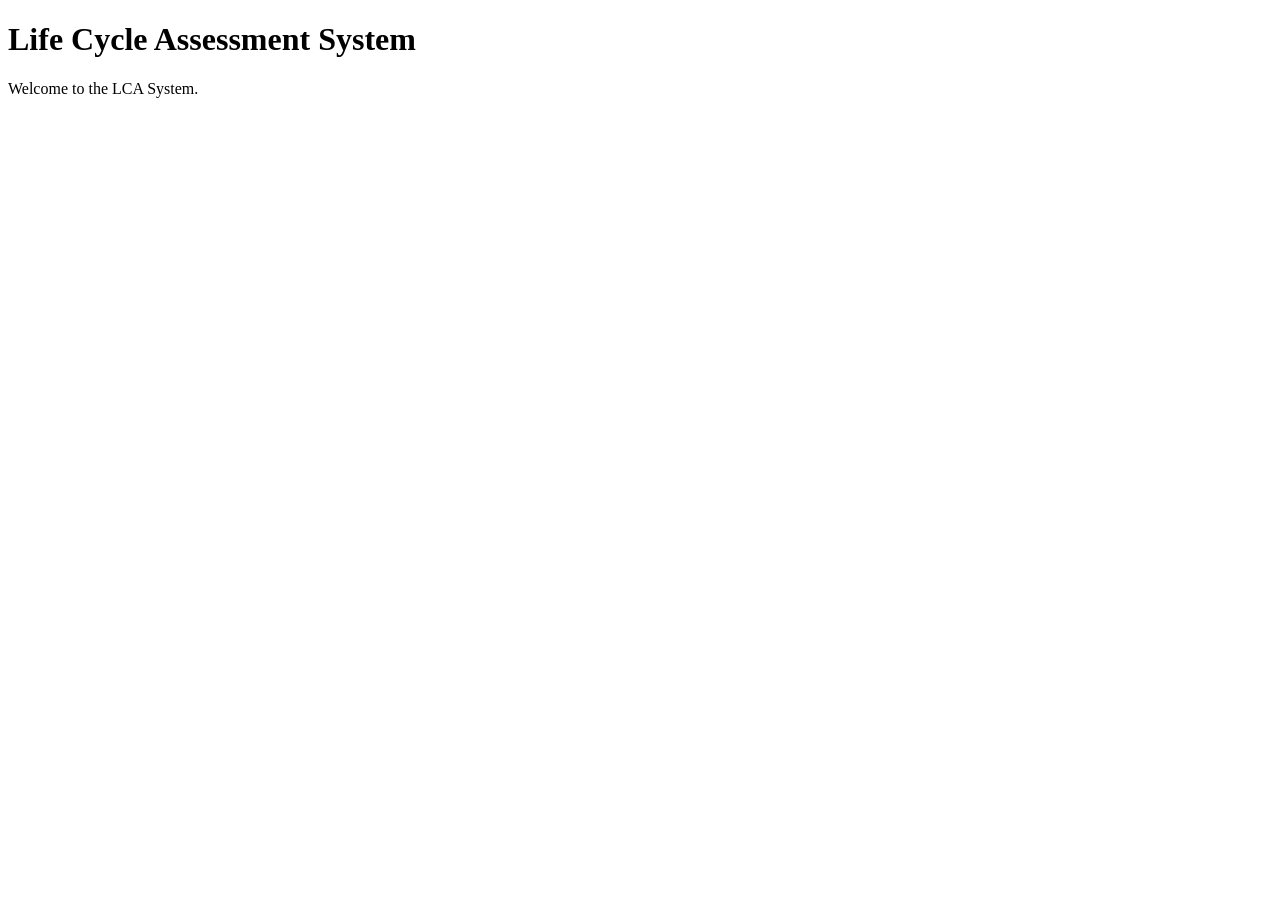
==== index.html @ cf0b222d "initial LCA frontend project" ====
<!DOCTYPE html>
<html lang="en">
<head>
    <meta charset="UTF-8">
    <meta name="viewport" content="width=device-width, initial-scale=1.0">
    <title>LCA System</title>
</head>

<body>

    <h1>Life Cycle Assessment System</h1>

    <p>
        Welcome to the LCA System.
    </p>

</body>
</html>
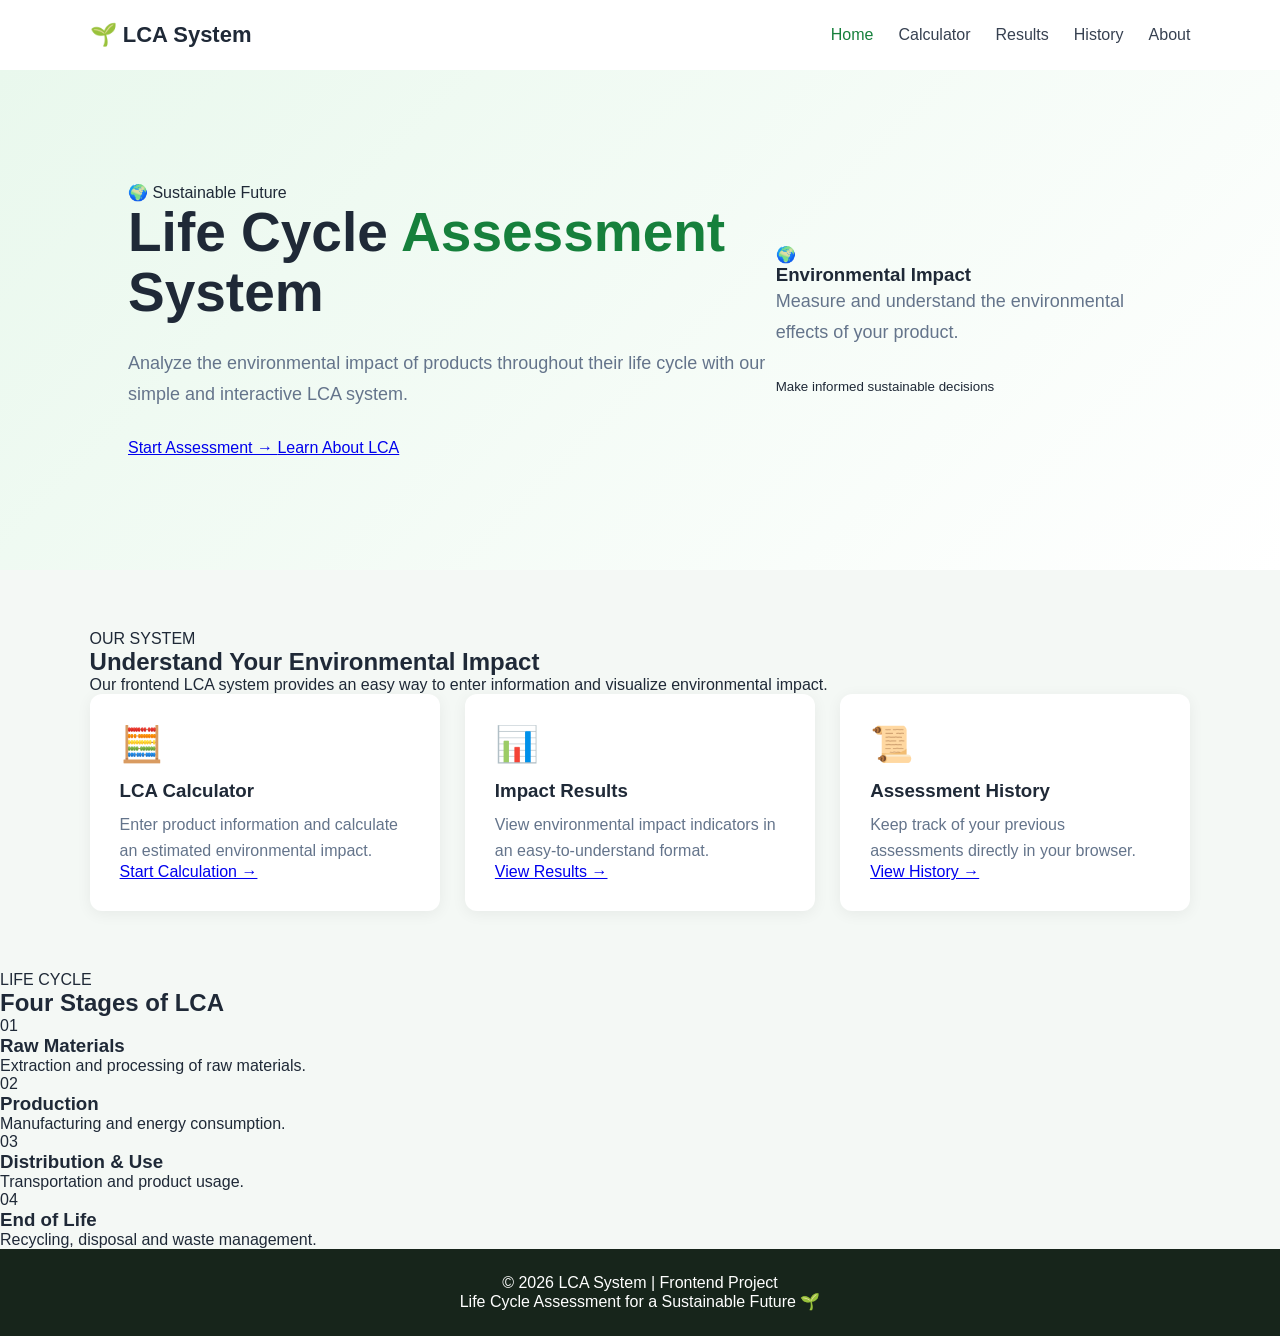
==== commit 6ca03796: "LCA calculator and results page" ====
--- a/index.html
+++ b/index.html
@@ -3,16 +3,254 @@
 <head>
     <meta charset="UTF-8">
     <meta name="viewport" content="width=device-width, initial-scale=1.0">
-    <title>LCA System</title>
+
+    <title>LCA System | Life Cycle Assessment</title>
+
+    <link rel="stylesheet" href="css/style.css">
 </head>
 
 <body>
 
-    <h1>Life Cycle Assessment System</h1>
-
-    <p>
-        Welcome to the LCA System.
-    </p>
+    <!-- Navigation -->
+    <header class="navbar">
+
+        <div class="logo">
+            🌱 LCA System
+        </div>
+
+        <nav>
+            <a href="index.html" class="active">Home</a>
+            <a href="calculator.html">Calculator</a>
+            <a href="results.html">Results</a>
+            <a href="history.html">History</a>
+            <a href="about.html">About</a>
+        </nav>
+
+    </header>
+
+
+    <!-- Hero Section -->
+    <main>
+
+        <section class="hero">
+
+            <div class="hero-content">
+
+                <span class="badge">
+                    🌍 Sustainable Future
+                </span>
+
+                <h1>
+                    Life Cycle
+                    <span>Assessment</span>
+                    System
+                </h1>
+
+                <p>
+                    Analyze the environmental impact of products
+                    throughout their life cycle with our simple
+                    and interactive LCA system.
+                </p>
+
+                <div class="hero-buttons">
+
+                    <a href="calculator.html" class="btn primary">
+                        Start Assessment →
+                    </a>
+
+                    <a href="about.html" class="btn secondary">
+                        Learn About LCA
+                    </a>
+
+                </div>
+
+            </div>
+
+
+            <div class="hero-card">
+
+                <div class="earth-icon">
+                    🌍
+                </div>
+
+                <h3>Environmental Impact</h3>
+
+                <p>
+                    Measure and understand the environmental
+                    effects of your product.
+                </p>
+
+                <div class="impact-bar">
+                    <div></div>
+                </div>
+
+                <small>
+                    Make informed sustainable decisions
+                </small>
+
+            </div>
+
+        </section>
+
+
+        <!-- Features -->
+        <section class="features">
+
+            <div class="section-title">
+                <span>OUR SYSTEM</span>
+
+                <h2>
+                    Understand Your Environmental Impact
+                </h2>
+
+                <p>
+                    Our frontend LCA system provides an easy way
+                    to enter information and visualize environmental
+                    impact.
+                </p>
+            </div>
+
+
+            <div class="feature-grid">
+
+                <div class="feature-card">
+
+                    <div class="feature-icon">
+                        🧮
+                    </div>
+
+                    <h3>LCA Calculator</h3>
+
+                    <p>
+                        Enter product information and calculate
+                        an estimated environmental impact.
+                    </p>
+
+                    <a href="calculator.html">
+                        Start Calculation →
+                    </a>
+
+                </div>
+
+
+                <div class="feature-card">
+
+                    <div class="feature-icon">
+                        📊
+                    </div>
+
+                    <h3>Impact Results</h3>
+
+                    <p>
+                        View environmental impact indicators
+                        in an easy-to-understand format.
+                    </p>
+
+                    <a href="results.html">
+                        View Results →
+                    </a>
+
+                </div>
+
+
+                <div class="feature-card">
+
+                    <div class="feature-icon">
+                        📜
+                    </div>
+
+                    <h3>Assessment History</h3>
+
+                    <p>
+                        Keep track of your previous assessments
+                        directly in your browser.
+                    </p>
+
+                    <a href="history.html">
+                        View History →
+                    </a>
+
+                </div>
+
+            </div>
+
+        </section>
+
+
+        <!-- LCA Stages -->
+        <section class="stages">
+
+            <div class="section-title">
+
+                <span>LIFE CYCLE</span>
+
+                <h2>
+                    Four Stages of LCA
+                </h2>
+
+            </div>
+
+
+            <div class="stage-grid">
+
+                <div class="stage">
+                    <div>01</div>
+                    <h3>Raw Materials</h3>
+                    <p>
+                        Extraction and processing of
+                        raw materials.
+                    </p>
+                </div>
+
+                <div class="stage">
+                    <div>02</div>
+                    <h3>Production</h3>
+                    <p>
+                        Manufacturing and energy
+                        consumption.
+                    </p>
+                </div>
+
+                <div class="stage">
+                    <div>03</div>
+                    <h3>Distribution & Use</h3>
+                    <p>
+                        Transportation and product
+                        usage.
+                    </p>
+                </div>
+
+                <div class="stage">
+                    <div>04</div>
+                    <h3>End of Life</h3>
+                    <p>
+                        Recycling, disposal and
+                        waste management.
+                    </p>
+                </div>
+
+            </div>
+
+        </section>
+
+    </main>
+
+
+    <!-- Footer -->
+    <footer>
+
+        <p>
+            © 2026 LCA System | Frontend Project
+        </p>
+
+        <p>
+            Life Cycle Assessment for a Sustainable Future 🌱
+        </p>
+
+    </footer>
+
+
+    <script src="js/script.js"></script>
 
 </body>
 </html>
--- a/css/style.css
+++ b/css/style.css
@@ -0,0 +1,304 @@
+* {
+    margin: 0;
+    padding: 0;
+    box-sizing: border-box;
+}
+
+body {
+    font-family: Arial, sans-serif;
+    background: #f4f8f5;
+    color: #1f2937;
+}
+
+
+/* =========================
+   NAVIGATION
+========================= */
+
+.navbar {
+    min-height: 70px;
+    background: white;
+
+    display: flex;
+    align-items: center;
+    justify-content: space-between;
+
+    padding: 15px 7%;
+
+    box-shadow: 0 2px 10px rgba(0, 0, 0, 0.05);
+}
+
+.logo {
+    font-size: 22px;
+    font-weight: bold;
+}
+
+.navbar nav {
+    display: flex;
+    gap: 25px;
+}
+
+.navbar a {
+    text-decoration: none;
+    color: #374151;
+    font-weight: 500;
+}
+
+.navbar a:hover,
+.navbar a.active {
+    color: #16803c;
+}
+
+
+/* =========================
+   HERO
+========================= */
+
+.hero {
+    min-height: 500px;
+
+    display: flex;
+    align-items: center;
+
+    padding: 70px 10%;
+
+    background: linear-gradient(
+        135deg,
+        #e9f8ed,
+        #ffffff
+    );
+}
+
+.hero-content {
+    max-width: 700px;
+}
+
+.small-title {
+    color: #16803c;
+
+    font-weight: bold;
+
+    letter-spacing: 2px;
+
+    margin-bottom: 15px;
+}
+
+.hero h1 {
+    font-size: 55px;
+
+    line-height: 1.1;
+
+    margin-bottom: 25px;
+}
+
+.hero h1 span {
+    color: #16803c;
+}
+
+.hero p {
+    font-size: 18px;
+
+    line-height: 1.7;
+
+    color: #64748b;
+
+    margin-bottom: 30px;
+}
+
+
+/* BUTTON */
+
+.primary-button {
+    display: inline-block;
+
+    background: #16803c;
+
+    color: white;
+
+    padding: 15px 28px;
+
+    border-radius: 8px;
+
+    text-decoration: none;
+
+    font-weight: bold;
+}
+
+.primary-button:hover {
+    background: #10632e;
+}
+
+
+/* =========================
+   STATISTICS
+========================= */
+
+.stats {
+    display: grid;
+
+    grid-template-columns:
+        repeat(4, 1fr);
+
+    gap: 20px;
+
+    padding: 50px 7%;
+}
+
+.stat-card {
+    background: white;
+
+    padding: 25px;
+
+    border-radius: 12px;
+
+    box-shadow:
+        0 3px 15px
+        rgba(0, 0, 0, 0.06);
+}
+
+.stat-icon {
+    font-size: 30px;
+
+    margin-bottom: 15px;
+}
+
+.stat-card h3 {
+    color: #64748b;
+
+    font-size: 15px;
+}
+
+.stat-card p {
+    font-size: 28px;
+
+    font-weight: bold;
+
+    margin-top: 8px;
+}
+
+
+/* =========================
+   FEATURES
+========================= */
+
+.features {
+    padding: 60px 7%;
+}
+
+.section-heading {
+    text-align: center;
+
+    margin-bottom: 40px;
+}
+
+.section-heading h2 {
+    font-size: 35px;
+
+    margin-bottom: 10px;
+}
+
+.section-heading p:last-child {
+    color: #64748b;
+}
+
+.feature-grid {
+    display: grid;
+
+    grid-template-columns:
+        repeat(3, 1fr);
+
+    gap: 25px;
+}
+
+.feature-card {
+    background: white;
+
+    padding: 30px;
+
+    border-radius: 12px;
+
+    box-shadow:
+        0 3px 15px
+        rgba(0, 0, 0, 0.06);
+}
+
+.feature-icon {
+    font-size: 35px;
+
+    margin-bottom: 15px;
+}
+
+.feature-card h3 {
+    margin-bottom: 10px;
+}
+
+.feature-card p {
+    color: #64748b;
+
+    line-height: 1.6;
+}
+
+
+/* =========================
+   FOOTER
+========================= */
+
+footer {
+    text-align: center;
+
+    padding: 25px;
+
+    background: #17251b;
+
+    color: white;
+}
+
+
+/* =========================
+   RESPONSIVE DESIGN
+========================= */
+
+@media (max-width: 800px) {
+
+    .navbar {
+        flex-direction: column;
+
+        gap: 15px;
+    }
+
+    .navbar nav {
+        flex-wrap: wrap;
+
+        justify-content: center;
+    }
+
+    .hero h1 {
+        font-size: 40px;
+    }
+
+    .stats {
+        grid-template-columns:
+            repeat(2, 1fr);
+    }
+
+    .feature-grid {
+        grid-template-columns: 1fr;
+    }
+}
+
+
+@media (max-width: 500px) {
+
+    .stats {
+        grid-template-columns: 1fr;
+    }
+
+    .hero {
+        padding: 50px 7%;
+    }
+
+    .hero h1 {
+        font-size: 34px;
+    }
+
+}
